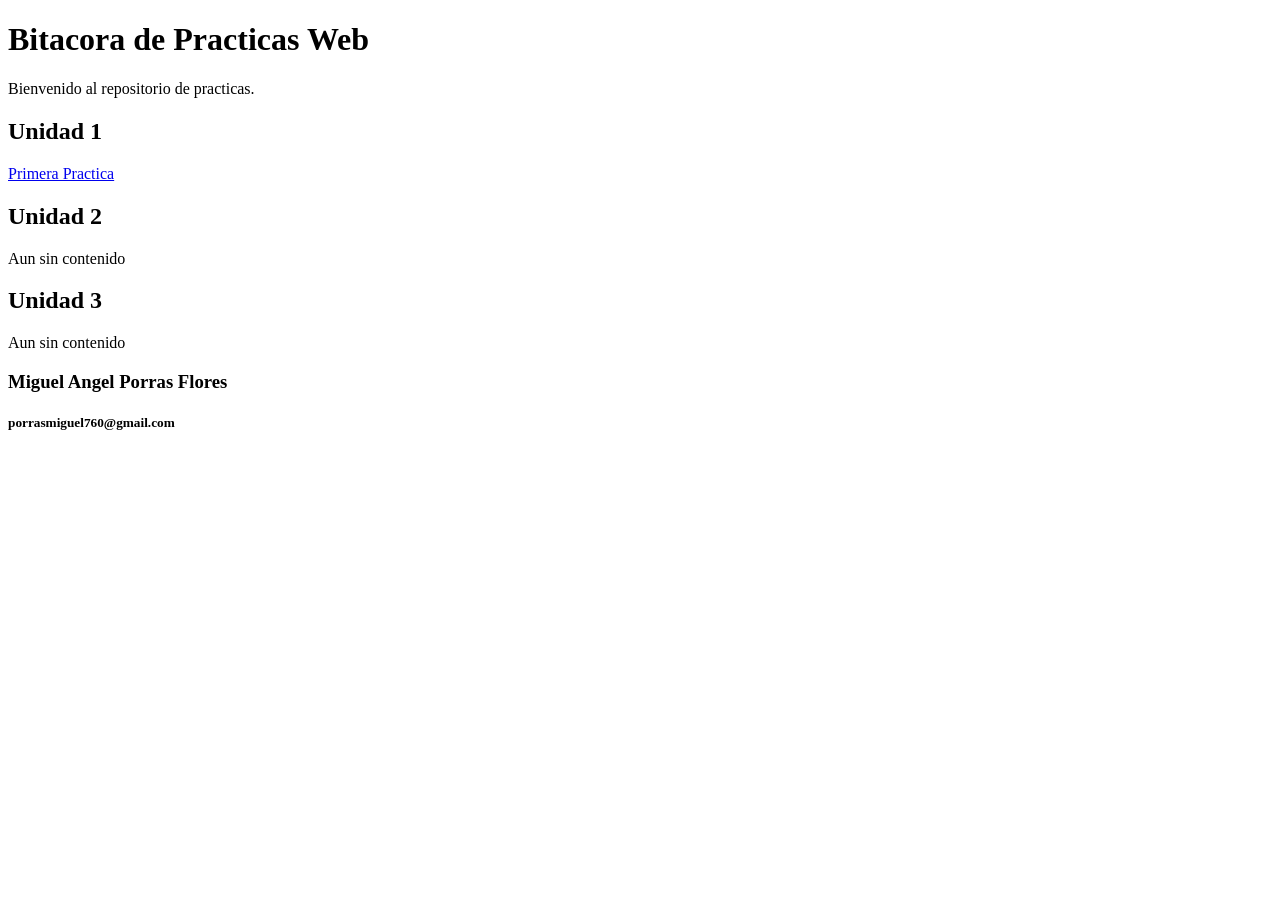
==== index.html @ 764dbb6f "Agrego Segunda Practica" ====
<!DOCTYPE html>
<html lang="es">
    <head>
        <meta charset="UTF/8">
        <title>Practicas de Desarrollo Web</title>
    </head>
    <body>
        <header><h1>Bitacora de Practicas Web</h1>
        <p>Bienvenido al repositorio de practicas.</p>
    </header>
    <section>
        <h1>Unidad 1</h1>
        <article><a href="proyecto/practica.html">Primera Practica</a></article>
    </section>
    <section>
        <h1>Unidad 2</h1>
        <article><p>Aun sin contenido</p></article>
    </section>
    <section>
        <h1>Unidad 3</h1>
        <article><p>Aun sin contenido</p></article>
    </section>
    <footer>
        <h3>Miguel Angel Porras Flores</h3>
        <h5>porrasmiguel760@gmail.com</h5>
    </footer>
    </body>
</html>
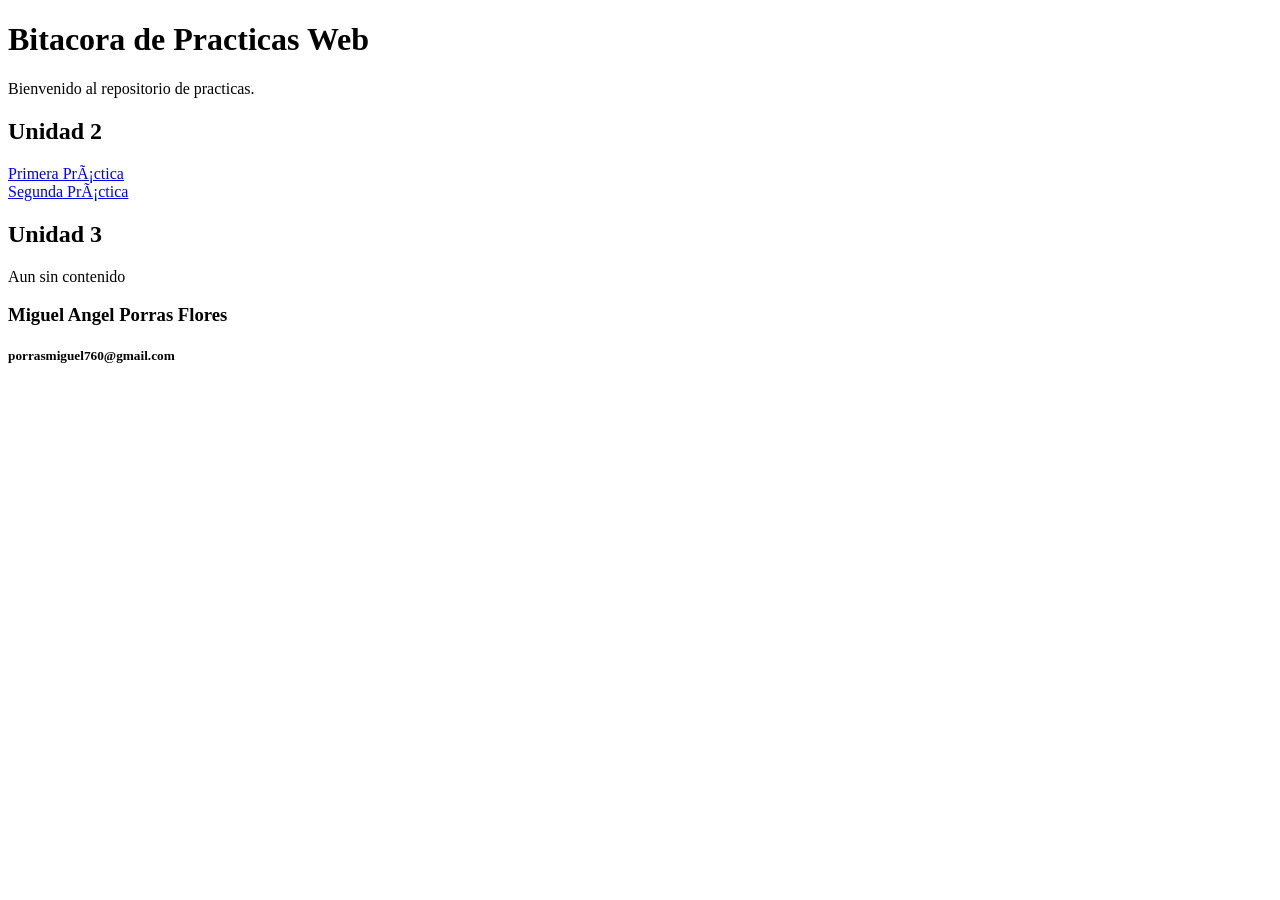
==== commit 74054965: "Agrego tercera practica" ====
--- a/index.html
+++ b/index.html
@@ -9,12 +9,9 @@
         <p>Bienvenido al repositorio de practicas.</p>
     </header>
     <section>
-        <h1>Unidad 1</h1>
-        <article><a href="proyecto/practica.html">Primera Practica</a></article>
-    </section>
-    <section>
         <h1>Unidad 2</h1>
-        <article><p>Aun sin contenido</p></article>
+        <article><a href="proyecto/practica.html">Primera Práctica</a></article>
+        <article><a href="practica_3/home.html">Segunda Práctica</a></article>
     </section>
     <section>
         <h1>Unidad 3</h1>
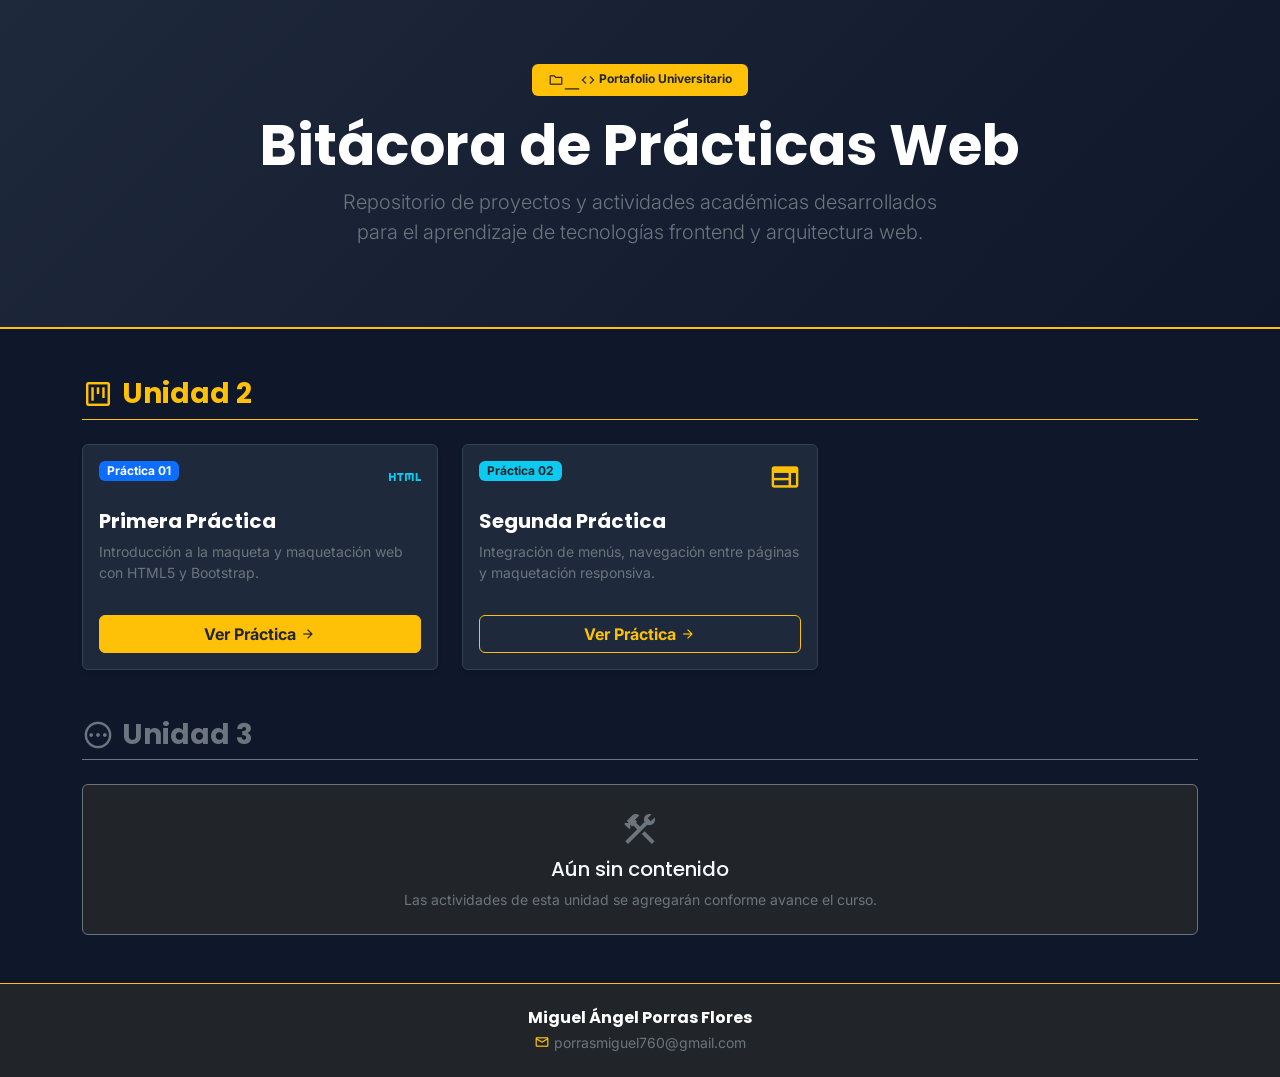
==== commit 8658f15d: "Actualizacion de index" ====
--- a/index.html
+++ b/index.html
@@ -1,25 +1,150 @@
 <!DOCTYPE html>
-<html lang="es">
-    <head>
-        <meta charset="UTF/8">
-        <title>Practicas de Desarrollo Web</title>
-    </head>
-    <body>
-        <header><h1>Bitacora de Practicas Web</h1>
-        <p>Bienvenido al repositorio de practicas.</p>
+<html lang="es" data-bs-theme="dark">
+<head>
+    <meta charset="UTF-8">
+    <meta name="viewport" content="width=device-width, initial-scale=1.0">
+    <title>Bitácora de Prácticas Web | Miguel Porras</title>
+
+    <!-- Google Fonts (Poppins & Inter) -->
+    <link rel="preconnect" href="https://fonts.googleapis.com">
+    <link rel="preconnect" href="https://fonts.gstatic.com" crossorigin>
+    <link href="https://fonts.googleapis.com/css2?family=Inter:wght@300;400;600&family=Poppins:wght@500;700&display=swap" rel="stylesheet">
+
+    <!-- Google Material Symbols -->
+    <link rel="stylesheet" href="https://fonts.googleapis.com/css2?family=Material+Symbols+Outlined:opsz,wght,FILL,GRAD@24,400,0,0" />
+
+    <!-- Bootstrap 5 CSS CDN -->
+    <link href="https://cdn.jsdelivr.net/npm/bootstrap@5.3.3/dist/css/bootstrap.min.css" rel="stylesheet">
+
+    <style>
+        body {
+            font-family: 'Inter', sans-serif;
+            background-color: #0f172a;
+            color: #f8f9fa;
+        }
+
+        h1, h2, h3, h4, .navbar-brand {
+            font-family: 'Poppins', sans-serif;
+        }
+
+        .hero-banner {
+            background: linear-gradient(135deg, #1e293b 0%, #0f172a 100%);
+            border-bottom: 2px solid #ffc107;
+        }
+
+        .card-practica {
+            background-color: #1e293b;
+            border: 1px solid #334155;
+            transition: transform 0.2s ease, box-shadow 0.2s ease;
+        }
+
+        .card-practica:hover {
+            transform: translateY(-4px);
+            box-shadow: 0 10px 20px rgba(0, 0, 0, 0.4);
+            border-color: #ffc107;
+        }
+
+        .material-symbols-outlined {
+            vertical-align: middle;
+        }
+    </style>
+</head>
+<body>
+
+    <!-- ENCABEZADO Y HERO SECTION -->
+    <header class="hero-banner py-5 mb-5 text-center">
+        <section class="container py-3">
+            <span class="badge bg-warning text-dark px-3 py-2 fw-bold mb-3">
+                <span class="material-symbols-outlined fs-6 align-middle">folder_code</span> Portafolio Universitario
+            </span>
+            <h1 class="display-4 fw-bold text-white mb-2">Bitácora de Prácticas Web</h1>
+            <p class="lead text-secondary mx-auto" style="max-width: 600px;">
+                Repositorio de proyectos y actividades académicas desarrollados para el aprendizaje de tecnologías frontend y arquitectura web.
+            </p>
+        </section>
     </header>
-    <section>
-        <h1>Unidad 2</h1>
-        <article><a href="proyecto/practica.html">Primera Práctica</a></article>
-        <article><a href="practica_3/home.html">Segunda Práctica</a></article>
-    </section>
-    <section>
-        <h1>Unidad 3</h1>
-        <article><p>Aun sin contenido</p></article>
-    </section>
-    <footer>
-        <h3>Miguel Angel Porras Flores</h3>
-        <h5>porrasmiguel760@gmail.com</h5>
+
+    <!-- CONTENIDO PRINCIPAL: UNIDADES -->
+    <main class="container mb-5">
+
+        <!-- UNIDAD 2 -->
+        <section class="mb-5">
+            <header class="d-flex align-items-center gap-2 border-bottom border-warning pb-2 mb-4">
+                <span class="material-symbols-outlined text-warning fs-2">view_kanban</span>
+                <h2 class="h3 text-warning mb-0 fw-bold">Unidad 2</h2>
+            </header>
+
+            <section class="row g-4">
+                <!-- Primera Práctica -->
+                <article class="col-12 col-md-6 col-lg-4">
+                    <section class="card card-practica h-100 p-3 shadow-sm d-flex flex-column">
+                        <header class="d-flex justify-content-between align-items-start mb-3">
+                            <span class="badge bg-primary">Práctica 01</span>
+                            <span class="material-symbols-outlined text-info fs-2">html</span>
+                        </header>
+                        <h3 class="h5 text-white fw-bold mb-2">Primera Práctica</h3>
+                        <p class="text-secondary small flex-grow-1">
+                            Introducción a la maqueta y maquetación web con HTML5 y Bootstrap.
+                        </p>
+                        <footer class="mt-3">
+                            <a href="proyecto/practica.html" class="btn btn-warning w-100 fw-bold text-dark d-flex align-items-center justify-content-center gap-1">
+                                <span>Ver Práctica</span>
+                                <span class="material-symbols-outlined fs-6">arrow_forward</span>
+                            </a>
+                        </footer>
+                    </section>
+                </article>
+
+                <!-- Segunda Práctica -->
+                <article class="col-12 col-md-6 col-lg-4">
+                    <section class="card card-practica h-100 p-3 shadow-sm d-flex flex-column">
+                        <header class="d-flex justify-content-between align-items-start mb-3">
+                            <span class="badge bg-info text-dark">Práctica 02</span>
+                            <span class="material-symbols-outlined text-warning fs-2">web</span>
+                        </header>
+                        <h3 class="h5 text-white fw-bold mb-2">Segunda Práctica</h3>
+                        <p class="text-secondary small flex-grow-1">
+                            Integración de menús, navegación entre páginas y maquetación responsiva.
+                        </p>
+                        <footer class="mt-3">
+                            <a href="practica_3/home.html" class="btn btn-outline-warning w-100 fw-bold d-flex align-items-center justify-content-center gap-1">
+                                <span>Ver Práctica</span>
+                                <span class="material-symbols-outlined fs-6">arrow_forward</span>
+                            </a>
+                        </footer>
+                    </section>
+                </article>
+            </section>
+        </section>
+
+        <!-- UNIDAD 3 -->
+        <section class="mb-5">
+            <header class="d-flex align-items-center gap-2 border-bottom border-secondary pb-2 mb-4">
+                <span class="material-symbols-outlined text-secondary fs-2">pending</span>
+                <h2 class="h3 text-secondary mb-0 fw-bold">Unidad 3</h2>
+            </header>
+
+            <article class="p-4 bg-dark rounded border border-secondary text-center">
+                <span class="material-symbols-outlined text-secondary fs-1 mb-2">construction</span>
+                <h3 class="h5 text-light">Aún sin contenido</h3>
+                <p class="text-secondary small mb-0">Las actividades de esta unidad se agregarán conforme avance el curso.</p>
+            </article>
+        </section>
+
+    </main>
+
+    <!-- PIE DE PÁGINA -->
+    <footer class="bg-dark text-white text-center py-4 border-top border-warning mt-auto">
+        <section class="container">
+            <h3 class="h6 fw-bold mb-1">Miguel Ángel Porras Flores</h3>
+            <p class="text-secondary small mb-0 d-flex align-items-center justify-content-center gap-1">
+                <span class="material-symbols-outlined fs-6 text-warning">mail</span>
+                <a href="mailto:porrasmiguel760@gmail.com" class="text-secondary text-decoration-none">porrasmiguel760@gmail.com</a>
+            </p>
+        </section>
     </footer>
-    </body>
+
+    <!-- Bootstrap CDN JS -->
+    <script src="https://cdn.jsdelivr.net/npm/bootstrap@5.3.3/dist/js/bootstrap.bundle.min.js"></script>
+</body>
 </html>
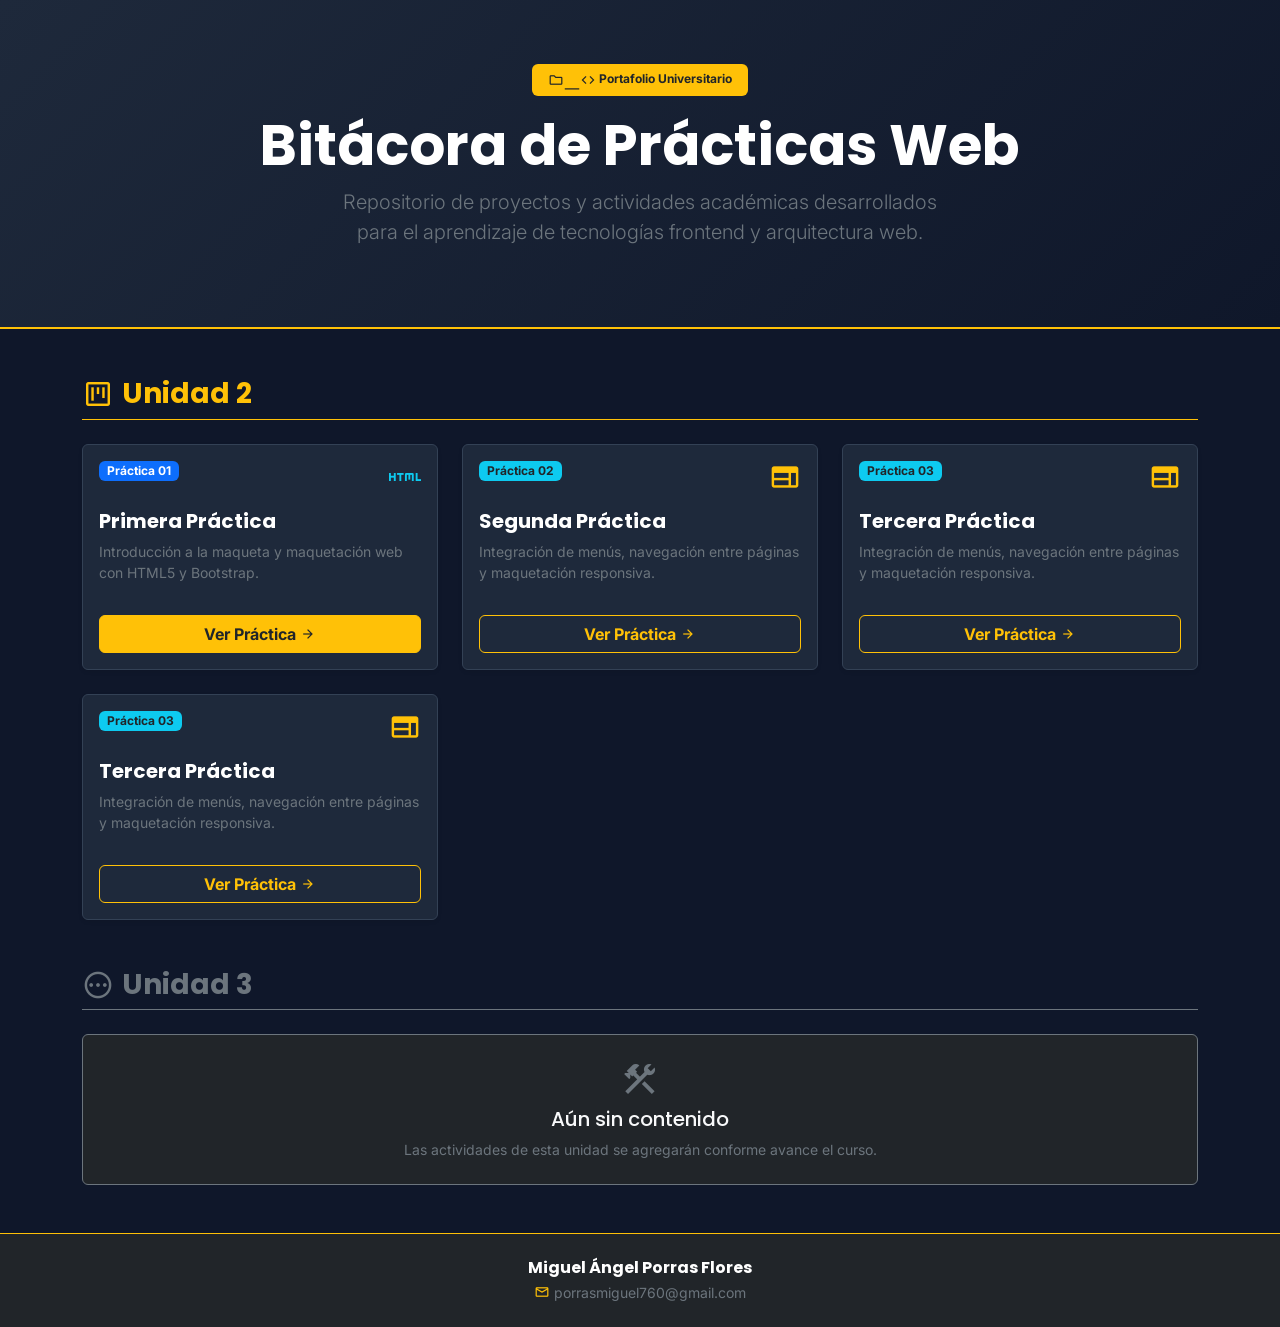
==== commit 10673bab: "Actualizacion bitacora" ====
--- a/index.html
+++ b/index.html
@@ -114,6 +114,44 @@
                         </footer>
                     </section>
                 </article>
+
+                <article class="col-12 col-md-6 col-lg-4">
+                    <section class="card card-practica h-100 p-3 shadow-sm d-flex flex-column">
+                        <header class="d-flex justify-content-between align-items-start mb-3">
+                            <span class="badge bg-info text-dark">Práctica 03</span>
+                            <span class="material-symbols-outlined text-warning fs-2">web</span>
+                        </header>
+                        <h3 class="h5 text-white fw-bold mb-2">Tercera Práctica</h3>
+                        <p class="text-secondary small flex-grow-1">
+                            Integración de menús, navegación entre páginas y maquetación responsiva.
+                        </p>
+                        <footer class="mt-3">
+                            <a href="P3/P3/index.html" class="btn btn-outline-warning w-100 fw-bold d-flex align-items-center justify-content-center gap-1">
+                                <span>Ver Práctica</span>
+                                <span class="material-symbols-outlined fs-6">arrow_forward</span>
+                            </a>
+                        </footer>
+                    </section>
+                </article>
+
+                <article class="col-12 col-md-6 col-lg-4">
+                    <section class="card card-practica h-100 p-3 shadow-sm d-flex flex-column">
+                        <header class="d-flex justify-content-between align-items-start mb-3">
+                            <span class="badge bg-info text-dark">Práctica 03</span>
+                            <span class="material-symbols-outlined text-warning fs-2">web</span>
+                        </header>
+                        <h3 class="h5 text-white fw-bold mb-2">Tercera Práctica</h3>
+                        <p class="text-secondary small flex-grow-1">
+                            Integración de menús, navegación entre páginas y maquetación responsiva.
+                        </p>
+                        <footer class="mt-3">
+                            <a href="curriculum/index.html" class="btn btn-outline-warning w-100 fw-bold d-flex align-items-center justify-content-center gap-1">
+                                <span>Ver Práctica</span>
+                                <span class="material-symbols-outlined fs-6">arrow_forward</span>
+                            </a>
+                        </footer>
+                    </section>
+                </article>
             </section>
         </section>
 
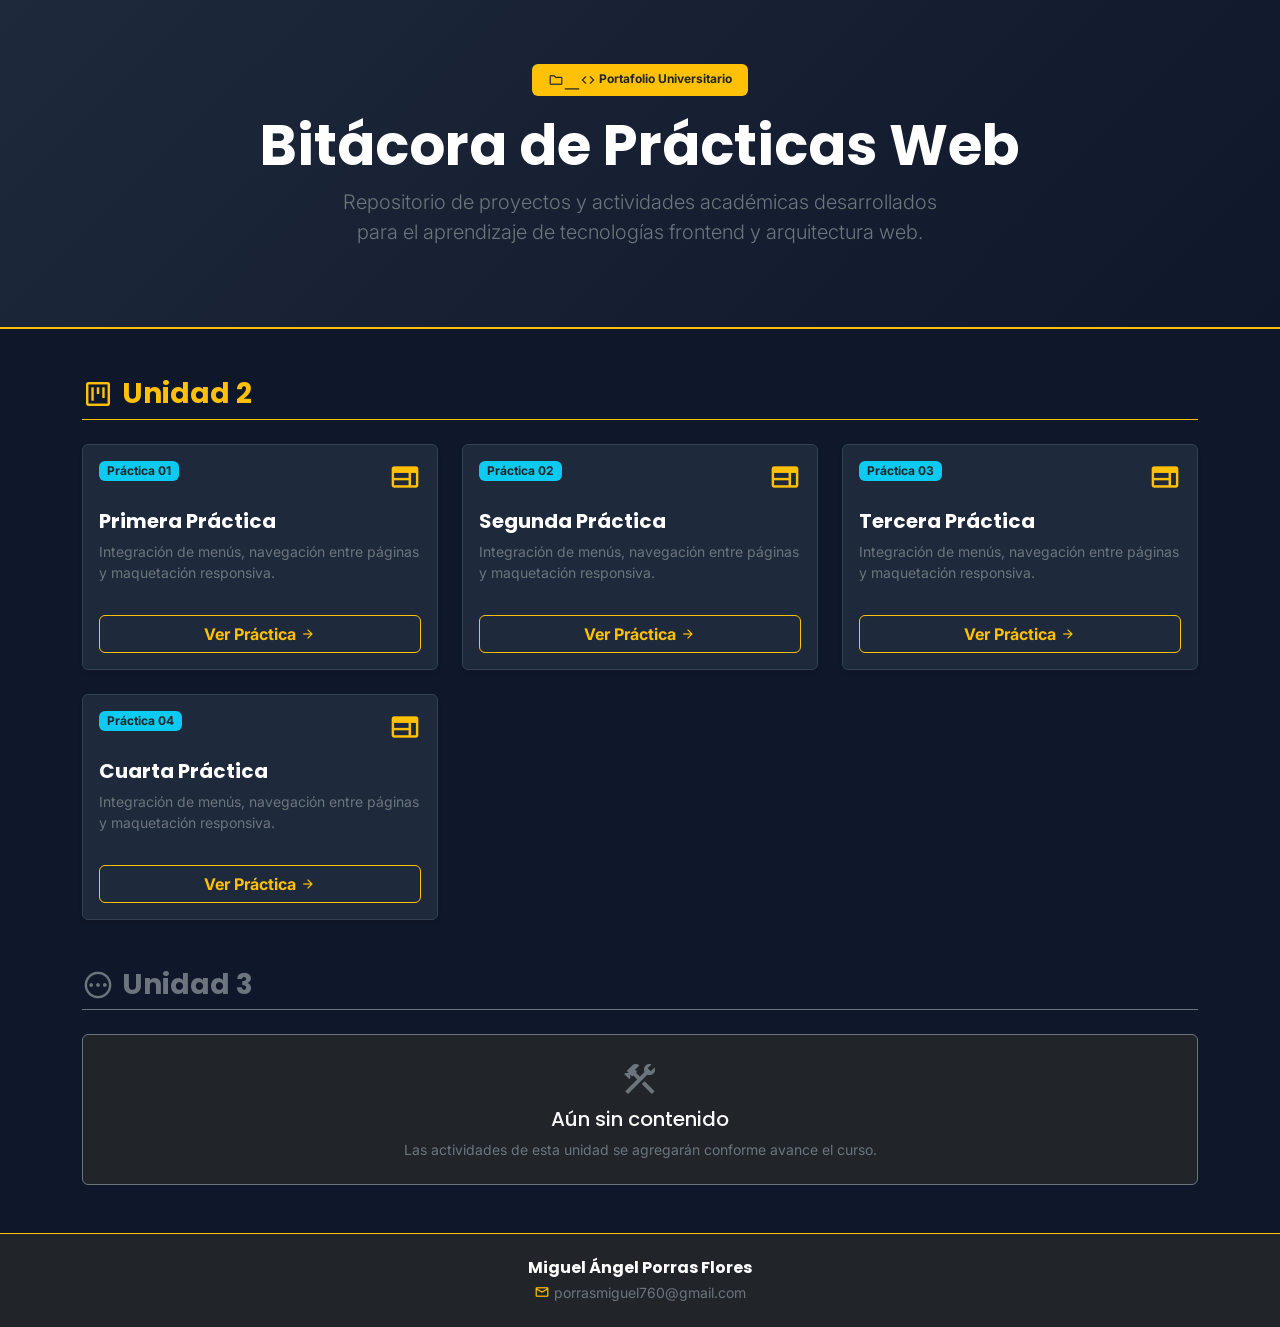
==== commit d4e69555: "Actualizacion de bitacora" ====
--- a/index.html
+++ b/index.html
@@ -79,15 +79,15 @@
                 <article class="col-12 col-md-6 col-lg-4">
                     <section class="card card-practica h-100 p-3 shadow-sm d-flex flex-column">
                         <header class="d-flex justify-content-between align-items-start mb-3">
-                            <span class="badge bg-primary">Práctica 01</span>
-                            <span class="material-symbols-outlined text-info fs-2">html</span>
+                            <span class="badge bg-info text-dark">Práctica 01</span>
+                            <span class="material-symbols-outlined text-warning fs-2">web</span>
                         </header>
                         <h3 class="h5 text-white fw-bold mb-2">Primera Práctica</h3>
                         <p class="text-secondary small flex-grow-1">
-                            Introducción a la maqueta y maquetación web con HTML5 y Bootstrap.
+                            Integración de menús, navegación entre páginas y maquetación responsiva.
                         </p>
                         <footer class="mt-3">
-                            <a href="proyecto/practica.html" class="btn btn-warning w-100 fw-bold text-dark d-flex align-items-center justify-content-center gap-1">
+                            <a href="proyecto/practica.html" class="btn btn-outline-warning w-100 fw-bold d-flex align-items-center justify-content-center gap-1">
                                 <span>Ver Práctica</span>
                                 <span class="material-symbols-outlined fs-6">arrow_forward</span>
                             </a>
@@ -137,10 +137,10 @@
                 <article class="col-12 col-md-6 col-lg-4">
                     <section class="card card-practica h-100 p-3 shadow-sm d-flex flex-column">
                         <header class="d-flex justify-content-between align-items-start mb-3">
-                            <span class="badge bg-info text-dark">Práctica 03</span>
+                            <span class="badge bg-info text-dark">Práctica 04</span>
                             <span class="material-symbols-outlined text-warning fs-2">web</span>
                         </header>
-                        <h3 class="h5 text-white fw-bold mb-2">Tercera Práctica</h3>
+                        <h3 class="h5 text-white fw-bold mb-2">Cuarta Práctica</h3>
                         <p class="text-secondary small flex-grow-1">
                             Integración de menús, navegación entre páginas y maquetación responsiva.
                         </p>
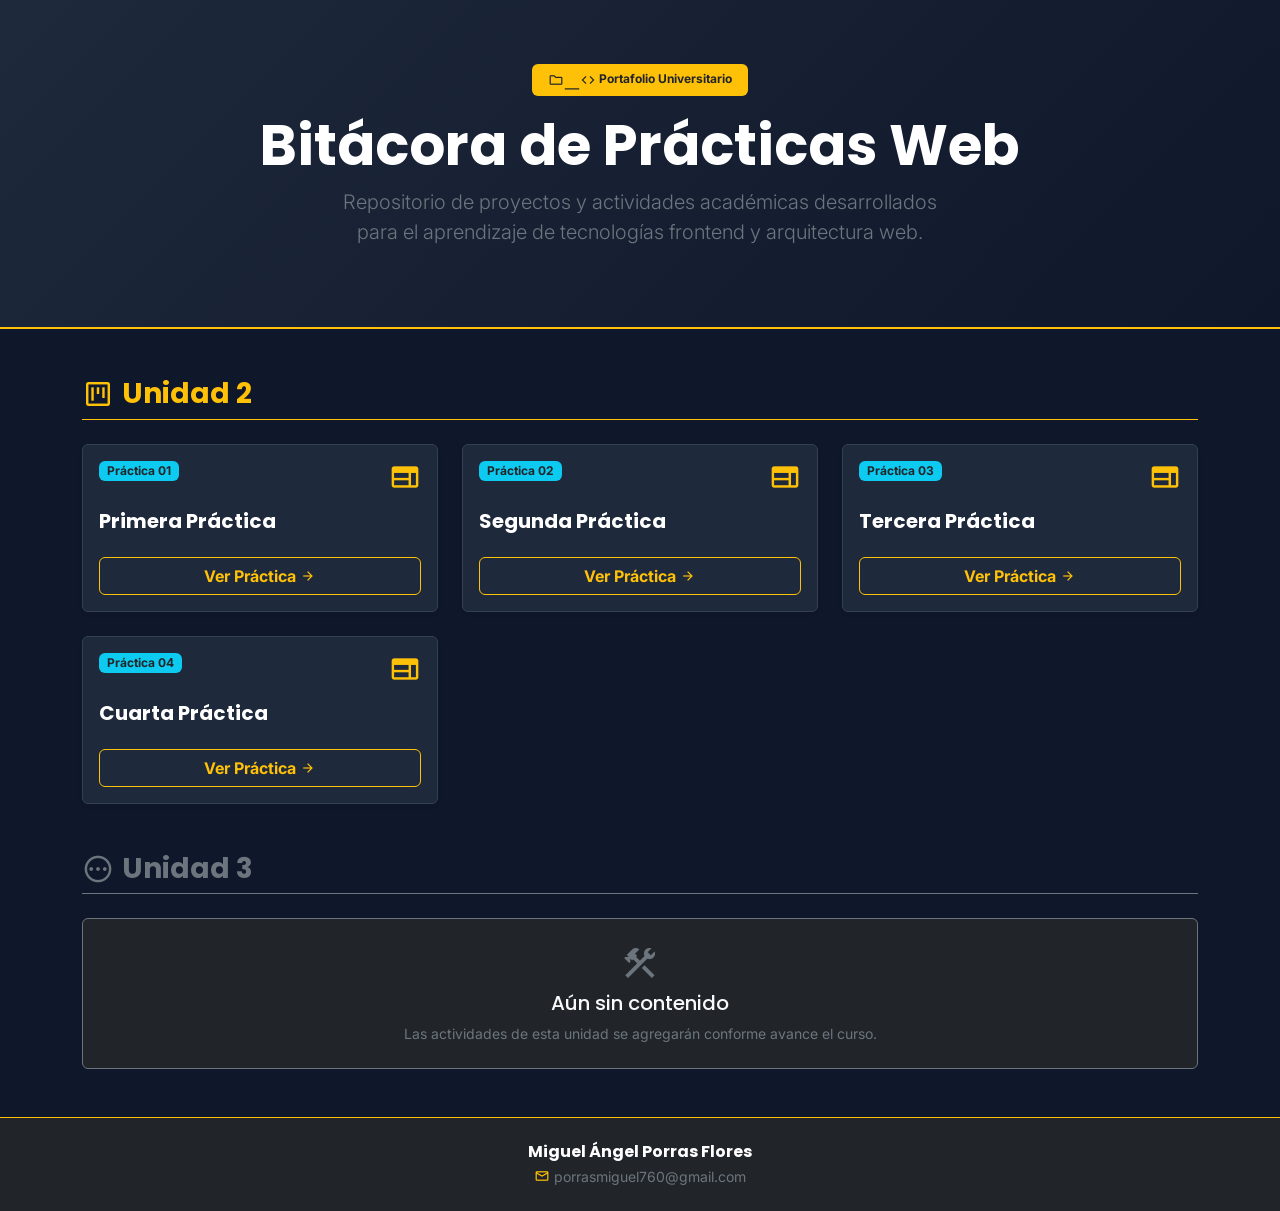
==== commit e8737967: "Actualizacion bitacora" ====
--- a/index.html
+++ b/index.html
@@ -83,9 +83,6 @@
                             <span class="material-symbols-outlined text-warning fs-2">web</span>
                         </header>
                         <h3 class="h5 text-white fw-bold mb-2">Primera Práctica</h3>
-                        <p class="text-secondary small flex-grow-1">
-                            Integración de menús, navegación entre páginas y maquetación responsiva.
-                        </p>
                         <footer class="mt-3">
                             <a href="proyecto/practica.html" class="btn btn-outline-warning w-100 fw-bold d-flex align-items-center justify-content-center gap-1">
                                 <span>Ver Práctica</span>
@@ -103,9 +100,6 @@
                             <span class="material-symbols-outlined text-warning fs-2">web</span>
                         </header>
                         <h3 class="h5 text-white fw-bold mb-2">Segunda Práctica</h3>
-                        <p class="text-secondary small flex-grow-1">
-                            Integración de menús, navegación entre páginas y maquetación responsiva.
-                        </p>
                         <footer class="mt-3">
                             <a href="practica_3/home.html" class="btn btn-outline-warning w-100 fw-bold d-flex align-items-center justify-content-center gap-1">
                                 <span>Ver Práctica</span>
@@ -122,9 +116,6 @@
                             <span class="material-symbols-outlined text-warning fs-2">web</span>
                         </header>
                         <h3 class="h5 text-white fw-bold mb-2">Tercera Práctica</h3>
-                        <p class="text-secondary small flex-grow-1">
-                            Integración de menús, navegación entre páginas y maquetación responsiva.
-                        </p>
                         <footer class="mt-3">
                             <a href="P3/P3/index.html" class="btn btn-outline-warning w-100 fw-bold d-flex align-items-center justify-content-center gap-1">
                                 <span>Ver Práctica</span>
@@ -141,9 +132,6 @@
                             <span class="material-symbols-outlined text-warning fs-2">web</span>
                         </header>
                         <h3 class="h5 text-white fw-bold mb-2">Cuarta Práctica</h3>
-                        <p class="text-secondary small flex-grow-1">
-                            Integración de menús, navegación entre páginas y maquetación responsiva.
-                        </p>
                         <footer class="mt-3">
                             <a href="curriculum/index.html" class="btn btn-outline-warning w-100 fw-bold d-flex align-items-center justify-content-center gap-1">
                                 <span>Ver Práctica</span>
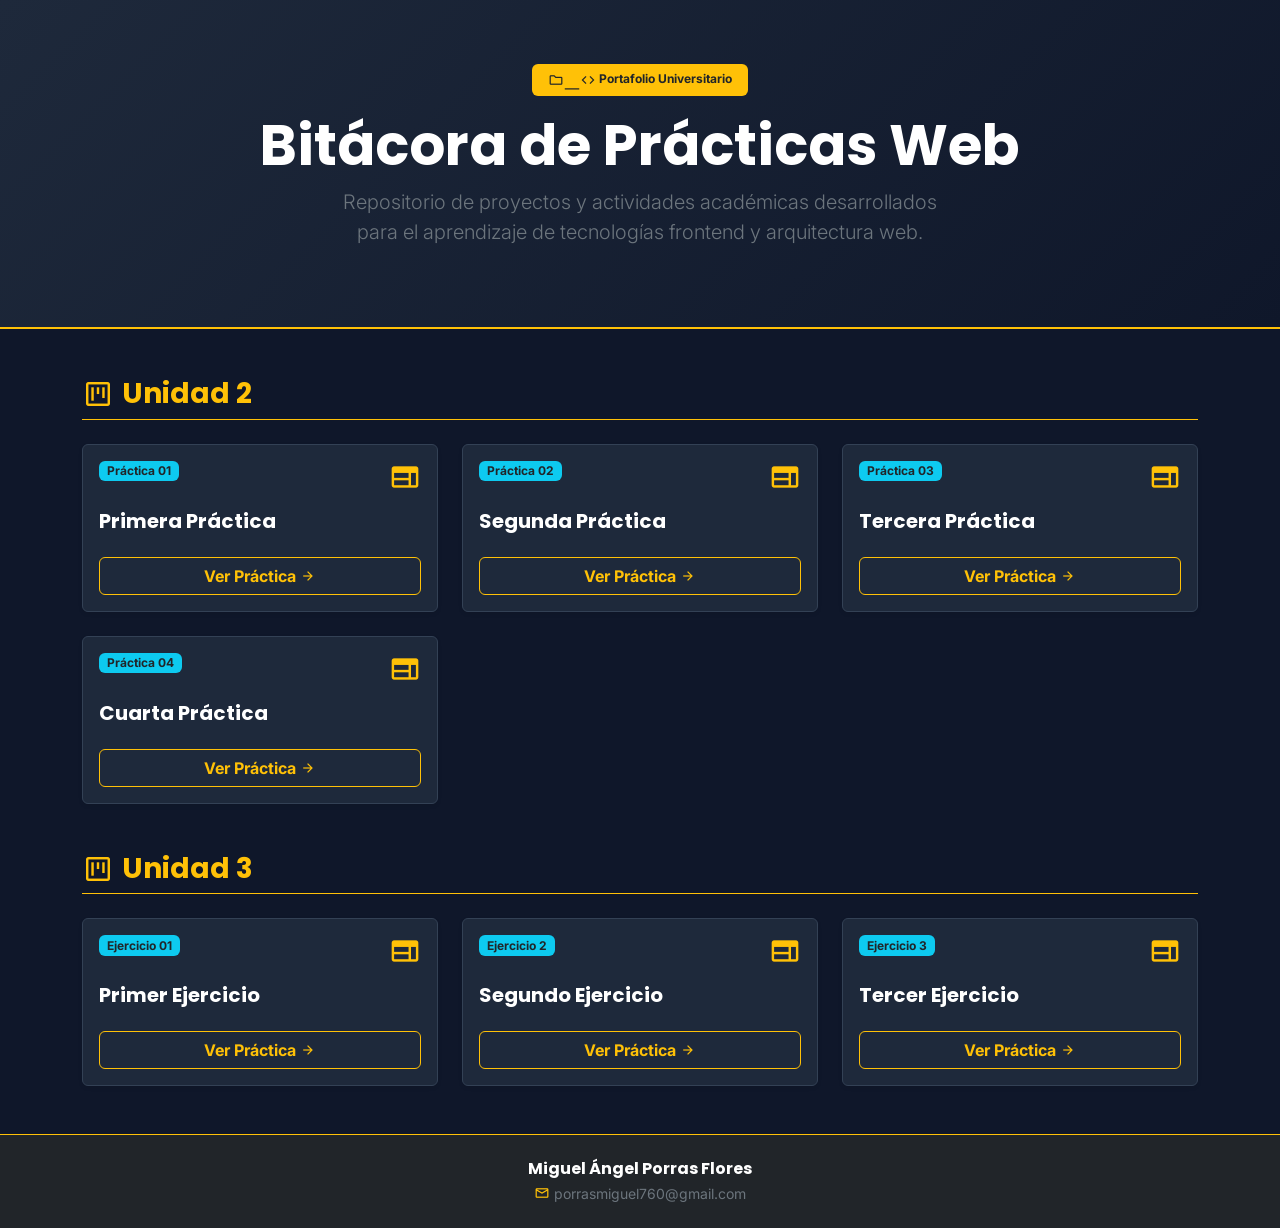
==== commit a628ecc6: "actualizacion unidad 3" ====
--- a/index.html
+++ b/index.html
@@ -63,8 +63,6 @@
             </p>
         </section>
     </header>
-
-    <!-- CONTENIDO PRINCIPAL: UNIDADES -->
     <main class="container mb-5">
 
         <!-- UNIDAD 2 -->
@@ -143,20 +141,64 @@
             </section>
         </section>
 
-        <!-- UNIDAD 3 -->
         <section class="mb-5">
-            <header class="d-flex align-items-center gap-2 border-bottom border-secondary pb-2 mb-4">
-                <span class="material-symbols-outlined text-secondary fs-2">pending</span>
-                <h2 class="h3 text-secondary mb-0 fw-bold">Unidad 3</h2>
+            <header class="d-flex align-items-center gap-2 border-bottom border-warning pb-2 mb-4">
+                <span class="material-symbols-outlined text-warning fs-2">view_kanban</span>
+                <h2 class="h3 text-warning mb-0 fw-bold">Unidad 3</h2>
             </header>
 
-            <article class="p-4 bg-dark rounded border border-secondary text-center">
-                <span class="material-symbols-outlined text-secondary fs-1 mb-2">construction</span>
-                <h3 class="h5 text-light">Aún sin contenido</h3>
-                <p class="text-secondary small mb-0">Las actividades de esta unidad se agregarán conforme avance el curso.</p>
-            </article>
-        </section>
-
+            <section class="row g-4">
+                <!-- Primera Práctica -->
+                <article class="col-12 col-md-6 col-lg-4">
+                    <section class="card card-practica h-100 p-3 shadow-sm d-flex flex-column">
+                        <header class="d-flex justify-content-between align-items-start mb-3">
+                            <span class="badge bg-info text-dark">Ejercicio 01</span>
+                            <span class="material-symbols-outlined text-warning fs-2">web</span>
+                        </header>
+                        <h3 class="h5 text-white fw-bold mb-2">Primer Ejercicio</h3>
+                        <footer class="mt-3">
+                            <a href="EU3/ejercicio1.html" class="btn btn-outline-warning w-100 fw-bold d-flex align-items-center justify-content-center gap-1">
+                                <span>Ver Práctica</span>
+                                <span class="material-symbols-outlined fs-6">arrow_forward</span>
+                            </a>
+                        </footer>
+                    </section>
+                </article>
+
+                <!-- Segunda Práctica -->
+                <article class="col-12 col-md-6 col-lg-4">
+                    <section class="card card-practica h-100 p-3 shadow-sm d-flex flex-column">
+                        <header class="d-flex justify-content-between align-items-start mb-3">
+                            <span class="badge bg-info text-dark">Ejercicio 2</span>
+                            <span class="material-symbols-outlined text-warning fs-2">web</span>
+                        </header>
+                        <h3 class="h5 text-white fw-bold mb-2">Segundo Ejercicio</h3>
+                        <footer class="mt-3">
+                            <a href="EU3/ejercicio2.html" class="btn btn-outline-warning w-100 fw-bold d-flex align-items-center justify-content-center gap-1">
+                                <span>Ver Práctica</span>
+                                <span class="material-symbols-outlined fs-6">arrow_forward</span>
+                            </a>
+                        </footer>
+                    </section>
+                </article>
+
+                <article class="col-12 col-md-6 col-lg-4">
+                    <section class="card card-practica h-100 p-3 shadow-sm d-flex flex-column">
+                        <header class="d-flex justify-content-between align-items-start mb-3">
+                            <span class="badge bg-info text-dark">Ejercicio 3</span>
+                            <span class="material-symbols-outlined text-warning fs-2">web</span>
+                        </header>
+                        <h3 class="h5 text-white fw-bold mb-2">Tercer Ejercicio</h3>
+                        <footer class="mt-3">
+                            <a href="EU3/ejercicio3.html" class="btn btn-outline-warning w-100 fw-bold d-flex align-items-center justify-content-center gap-1">
+                                <span>Ver Práctica</span>
+                                <span class="material-symbols-outlined fs-6">arrow_forward</span>
+                            </a>
+                        </footer>
+                    </section>
+                </article>
+            </section>
+        </section>
     </main>
 
     <!-- PIE DE PÁGINA -->
